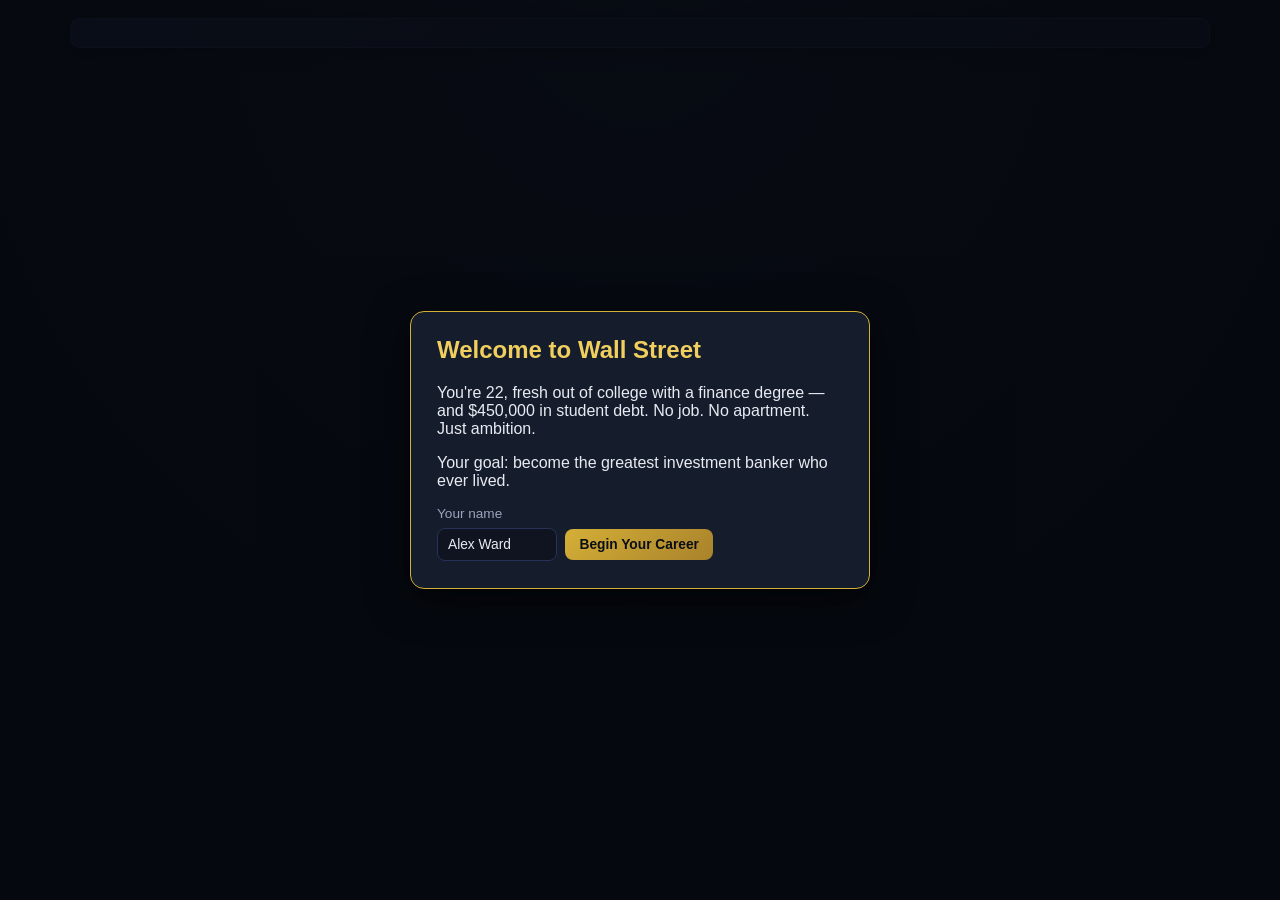
==== index.html @ 4da82af0 "Add Wall Street Grind: investment banker career sim game A browser-based life sim built with vanilla" ====
<!doctype html>
<html lang="en">
<head>
  <meta charset="UTF-8">
  <meta name="viewport" content="width=device-width, initial-scale=1.0">
  <title>Wall Street Grind — Investment Banker Sim</title>
  <link rel="icon" href="data:image/svg+xml,<svg xmlns=%22http://www.w3.org/2000/svg%22 viewBox=%220 0 100 100%22><rect width=%22100%22 height=%22100%22 fill=%22%230f1420%22/><text x=%2250%22 y=%2268%22 font-size=%2260%22 text-anchor=%22middle%22 fill=%22%23d4af37%22>$</text></svg>">
  <link rel="stylesheet" href="css/style.css">
</head>
<body>
  <div id="app">
    <header id="header"></header>
    <nav id="tabs"></nav>
    <main id="tab-content"></main>
  </div>
  <div id="toast" class="toast"></div>
  <div id="modal-root" class="modal-overlay"></div>

  <script src="js/data.js"></script>
  <script src="js/state.js"></script>
  <script src="js/engine.js"></script>
  <script src="js/minigames.js"></script>
  <script src="js/interview.js"></script>
  <script src="js/ui.js"></script>
  <script src="js/main.js"></script>
</body>
</html>
---- css/style.css ----
/* ==========================================================================
   Wall Street Grind — theme: dark navy + gold, dashboard-style UI
   ========================================================================== */

:root {
  --navy-950: #0a0e17;
  --navy-900: #0f1420;
  --navy-800: #151c2c;
  --navy-700: #1c2540;
  --navy-600: #263258;
  --gold: #d4af37;
  --gold-bright: #f0cf5e;
  --text: #e8ebf2;
  --text-dim: #9aa4bd;
  --green: #3ecf8e;
  --red: #e5586b;
  --radius: 10px;
}

* { box-sizing: border-box; }

html, body {
  margin: 0; padding: 0;
  background: radial-gradient(circle at top, var(--navy-800), var(--navy-950) 70%);
  color: var(--text);
  font-family: "Segoe UI", Roboto, -apple-system, Arial, sans-serif;
  min-height: 100vh;
}

#app {
  max-width: 1180px;
  margin: 0 auto;
  padding: 18px 20px 90px;
}

/* ---------------- Header ---------------- */

#header {
  background: linear-gradient(135deg, var(--navy-700), var(--navy-800));
  border: 1px solid var(--navy-600);
  border-radius: var(--radius);
  padding: 14px 18px;
  margin-bottom: 14px;
  box-shadow: 0 4px 18px rgba(0,0,0,0.35);
}

.hdr-row1 {
  display: flex; align-items: baseline; gap: 16px; flex-wrap: wrap;
  margin-bottom: 8px;
}
.hdr-name { font-size: 1.3rem; font-weight: 700; color: var(--gold-bright); }
.hdr-age, .hdr-status { color: var(--text-dim); font-size: 0.92rem; }
.hdr-status { margin-left: auto; font-weight: 600; color: var(--text); }

.hdr-row2 { display: flex; gap: 10px; flex-wrap: wrap; margin-bottom: 10px; }
.chip {
  background: var(--navy-900); border: 1px solid var(--navy-600);
  border-radius: 8px; padding: 6px 12px; font-size: 0.85rem; color: var(--text-dim);
}
.chip b { color: var(--text); font-size: 0.95rem; }
.chip.debt b { color: var(--red); }
.pos { color: var(--green) !important; }
.neg { color: var(--red) !important; }
.due-badge {
  background: var(--red); color: white; font-size: 0.68rem; font-weight: 700;
  padding: 2px 6px; border-radius: 6px; margin-left: 4px; vertical-align: middle;
}

.hdr-bars { display: flex; gap: 18px; flex-wrap: wrap; }
.bar-wrap { display: flex; align-items: center; gap: 6px; font-size: 0.78rem; color: var(--text-dim); }
.bar { width: 110px; height: 8px; background: var(--navy-900); border-radius: 5px; overflow: hidden; border: 1px solid var(--navy-600); }
.bar-fill { height: 100%; border-radius: 5px; transition: width 0.3s; }
.bar-fill.energy { background: linear-gradient(90deg, #4fa3e3, #7fd1ff); }
.bar-fill.stress { background: linear-gradient(90deg, #e5586b, #ff8b8b); }
.bar-fill.happy { background: linear-gradient(90deg, #3ecf8e, #9bf0c9); }
.bar-fill.rep { background: linear-gradient(90deg, var(--gold), var(--gold-bright)); }
.bar-fill.skill { background: linear-gradient(90deg, var(--gold), #8a6d1f); }

/* ---------------- Tabs ---------------- */

#tabs {
  display: flex; gap: 6px; flex-wrap: wrap; margin-bottom: 16px;
  position: sticky; top: 0; z-index: 5; padding: 6px 0;
}
.tab-btn {
  background: var(--navy-800); border: 1px solid var(--navy-600); color: var(--text-dim);
  padding: 8px 14px; border-radius: 8px; cursor: pointer; font-size: 0.88rem;
  transition: all 0.15s;
}
.tab-btn:hover { color: var(--text); border-color: var(--gold); }
.tab-btn.active { background: var(--navy-600); color: var(--gold-bright); border-color: var(--gold); font-weight: 600; }
.end-week-btn {
  margin-left: auto; background: linear-gradient(135deg, var(--gold), #a9822b);
  color: var(--navy-950); font-weight: 700; border: none;
}
.end-week-btn:hover { filter: brightness(1.1); border-color: transparent; color: var(--navy-950); }

/* ---------------- Cards & layout ---------------- */

.grid-2 {
  display: grid; grid-template-columns: repeat(auto-fit, minmax(280px, 1fr)); gap: 14px;
}
.firm-grid { display: grid; grid-template-columns: repeat(auto-fit, minmax(240px, 1fr)); gap: 14px; margin-bottom: 20px; }

.card {
  background: var(--navy-800); border: 1px solid var(--navy-600);
  border-radius: var(--radius); padding: 16px 18px;
}
.card.highlight { border-color: var(--gold); box-shadow: 0 0 0 1px rgba(212,175,55,0.25) inset; }
.card.current { border-color: var(--green); }
.card h3, .card h4 { margin: 0 0 8px; color: var(--gold-bright); }
.card p { margin: 4px 0; font-size: 0.92rem; line-height: 1.4; }
.big-num { font-size: 1.6rem; font-weight: 700; color: var(--text); }
.muted { color: var(--text-dim); font-size: 0.82rem; }
.locked { color: var(--text-dim); font-size: 0.8rem; font-style: italic; }
.section-title { color: var(--gold-bright); margin: 18px 0 10px; }

.progress-outer { width: 100%; height: 10px; background: var(--navy-900); border-radius: 6px; overflow: hidden; border: 1px solid var(--navy-600); margin: 8px 0; }
.progress-inner { height: 100%; background: linear-gradient(90deg, var(--gold), var(--gold-bright)); }

.skill-row { display: flex; align-items: center; gap: 10px; margin: 8px 0; }
.skill-label { width: 110px; font-size: 0.85rem; }
.skill-val { width: 28px; text-align: right; font-size: 0.85rem; color: var(--text-dim); }

.log-list { list-style: none; margin: 0; padding: 0; max-height: 260px; overflow-y: auto; }
.log-list.full { max-height: 65vh; }
.log-list li { padding: 6px 0; border-bottom: 1px solid var(--navy-700); font-size: 0.86rem; }
.log-list li:last-child { border-bottom: none; }

/* ---------------- Buttons & inputs ---------------- */

.btn {
  background: var(--navy-700); color: var(--text); border: 1px solid var(--navy-600);
  padding: 8px 14px; border-radius: 8px; cursor: pointer; font-size: 0.86rem; margin: 3px 4px 3px 0;
  transition: all 0.15s;
}
.btn:hover { border-color: var(--gold); color: var(--gold-bright); }
.btn-primary { background: linear-gradient(135deg, var(--gold), #a9822b); color: var(--navy-950); font-weight: 700; border: none; }
.btn-primary:hover { filter: brightness(1.1); color: var(--navy-950); }
.btn-danger { background: rgba(229,88,107,0.15); border-color: var(--red); color: var(--red); }
.btn-row { display: flex; flex-wrap: wrap; align-items: center; margin-top: 8px; }
.num-input, input[type="text"], input[type="number"] {
  background: var(--navy-900); border: 1px solid var(--navy-600); color: var(--text);
  padding: 8px 10px; border-radius: 8px; font-size: 0.86rem; width: 120px; margin: 3px 4px 3px 0;
}
.field-label { display: block; margin: 10px 0 4px; color: var(--text-dim); font-size: 0.85rem; }

/* ---------------- Toast ---------------- */

.toast {
  position: fixed; bottom: 22px; left: 50%; transform: translate(-50%, 20px);
  background: var(--navy-700); border: 1px solid var(--gold); color: var(--text);
  padding: 10px 18px; border-radius: 8px; opacity: 0; pointer-events: none;
  transition: all 0.25s; z-index: 50; max-width: 90vw; text-align: center;
}
.toast.show { opacity: 1; transform: translate(-50%, 0); }
.toast.error { border-color: var(--red); color: var(--red); }

/* ---------------- Modal ---------------- */

.modal-overlay {
  position: fixed; inset: 0; background: rgba(5,7,12,0.78);
  display: none; align-items: center; justify-content: center; z-index: 100; padding: 20px;
}
.modal-overlay.open { display: flex; }
.modal-box {
  background: var(--navy-800); border: 1px solid var(--gold);
  border-radius: 14px; padding: 24px 26px; max-width: 460px; width: 100%;
  max-height: 88vh; overflow-y: auto;
  box-shadow: 0 10px 40px rgba(0,0,0,0.6);
}
.modal-box.wide { max-width: 760px; }
.modal-box h2 { color: var(--gold-bright); margin-top: 0; }

/* ---------------- Minigame / interview ---------------- */

.minigame-box { max-width: 560px; }
.minigame-header { font-size: 1.1rem; font-weight: 700; color: var(--gold-bright); display: flex; justify-content: space-between; align-items: center; }
.minigame-progress { font-size: 0.8rem; color: var(--text-dim); font-weight: 400; }
.minigame-sub { color: var(--text-dim); font-size: 0.88rem; margin: 8px 0 14px; }
.minigame-timerbar { width: 100%; height: 6px; background: var(--navy-900); border-radius: 4px; overflow: hidden; margin: 12px 0; }
.minigame-timerfill { height: 100%; background: linear-gradient(90deg, var(--gold), var(--red)); transition: width 0.2s linear; }
.minigame-question { font-size: 1.05rem; margin: 10px 0 16px; line-height: 1.4; }
.minigame-options { display: flex; flex-direction: column; gap: 8px; }
.option-btn { text-align: left; padding: 10px 14px; }
.minigame-result-score { font-size: 2.4rem; font-weight: 800; color: var(--gold-bright); text-align: center; margin: 10px 0; }

.reflex-box {
  margin-top: 18px; height: 140px; border-radius: 12px; display: flex; align-items: center; justify-content: center;
  font-size: 1.4rem; font-weight: 700; cursor: pointer; user-select: none; transition: background 0.1s;
}
.reflex-box.waiting { background: #7a2432; color: #ffd1d6; }
.reflex-box.go { background: #1f7a4d; color: #d3ffe9; }
.reflex-box.early { background: #444; color: #ccc; }

/* ---------------- Responsive ---------------- */

@media (max-width: 640px) {
  .hdr-status { margin-left: 0; }
  #app { padding: 12px 10px 90px; }
}
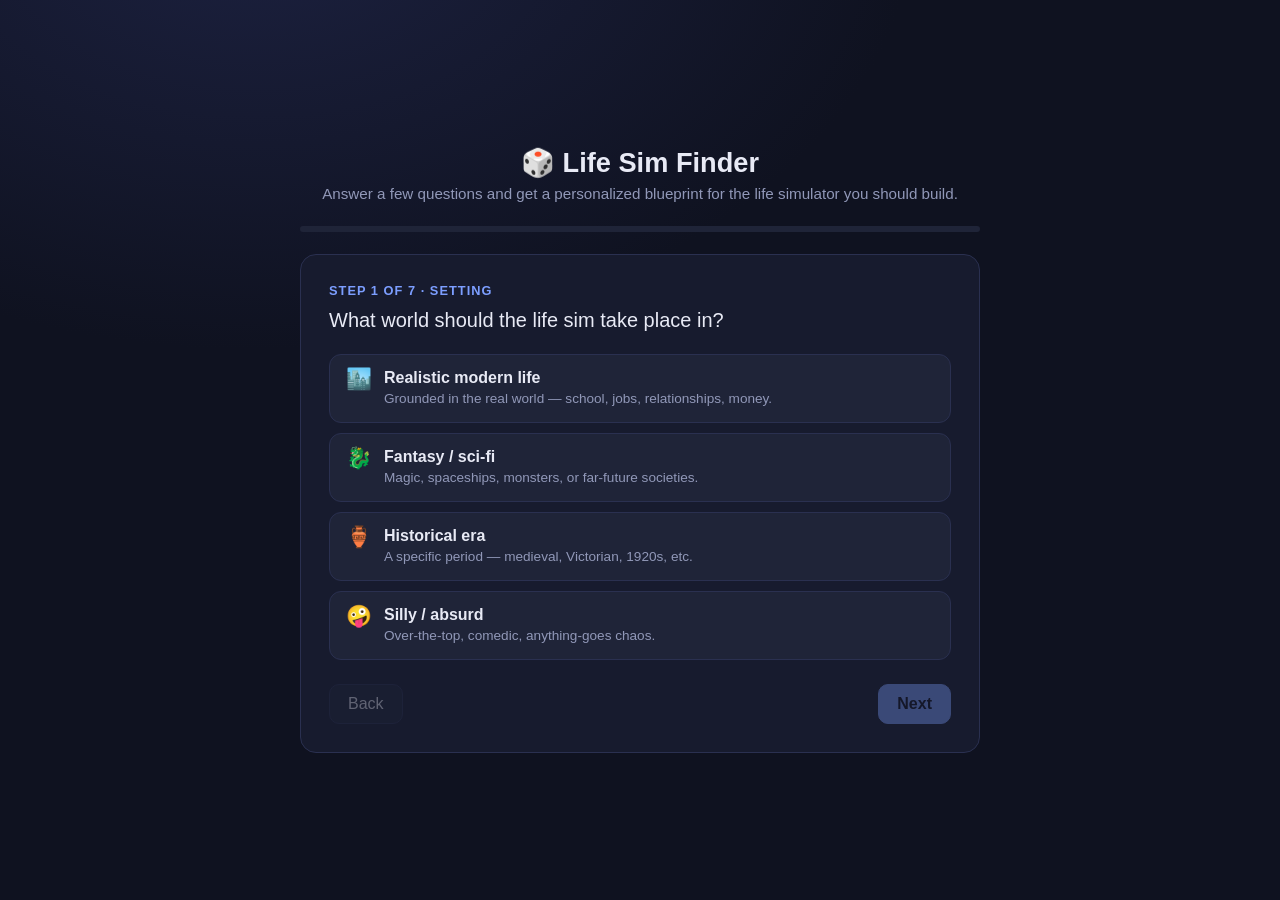
==== commit 685ae8af: "Add Life Sim Finder: a questionnaire that determines what life sim to build A single-page web app th" ====
--- a/index.html
+++ b/index.html
@@ -1,27 +1,472 @@
-<!doctype html>
+<!DOCTYPE html>
 <html lang="en">
 <head>
-  <meta charset="UTF-8">
-  <meta name="viewport" content="width=device-width, initial-scale=1.0">
-  <title>Wall Street Grind — Investment Banker Sim</title>
-  <link rel="icon" href="data:image/svg+xml,<svg xmlns=%22http://www.w3.org/2000/svg%22 viewBox=%220 0 100 100%22><rect width=%22100%22 height=%22100%22 fill=%22%230f1420%22/><text x=%2250%22 y=%2268%22 font-size=%2260%22 text-anchor=%22middle%22 fill=%22%23d4af37%22>$</text></svg>">
-  <link rel="stylesheet" href="css/style.css">
+<meta charset="UTF-8">
+<meta name="viewport" content="width=device-width, initial-scale=1.0">
+<title>Life Sim Finder</title>
+<style>
+  :root {
+    --bg: #0f1220;
+    --panel: #171b2e;
+    --panel-2: #1f2438;
+    --accent: #7c9eff;
+    --accent-2: #ffb37c;
+    --text: #e8eaf5;
+    --muted: #9198b8;
+    --border: #2a3050;
+    --good: #7cffb2;
+  }
+  * { box-sizing: border-box; }
+  body {
+    margin: 0;
+    min-height: 100vh;
+    background: radial-gradient(1200px 800px at 20% -10%, #1c2140 0%, var(--bg) 55%);
+    color: var(--text);
+    font-family: -apple-system, BlinkMacSystemFont, "Segoe UI", Inter, Roboto, sans-serif;
+    display: flex;
+    align-items: center;
+    justify-content: center;
+    padding: 24px;
+  }
+  .app {
+    width: 100%;
+    max-width: 680px;
+  }
+  header {
+    text-align: center;
+    margin-bottom: 24px;
+  }
+  header h1 {
+    font-size: 1.7rem;
+    margin: 0 0 6px;
+  }
+  header p {
+    color: var(--muted);
+    margin: 0;
+    font-size: 0.95rem;
+  }
+  .progress-wrap {
+    height: 6px;
+    background: var(--panel-2);
+    border-radius: 999px;
+    overflow: hidden;
+    margin-bottom: 22px;
+  }
+  .progress-bar {
+    height: 100%;
+    background: linear-gradient(90deg, var(--accent), var(--accent-2));
+    width: 0%;
+    transition: width 0.35s ease;
+  }
+  .card {
+    background: var(--panel);
+    border: 1px solid var(--border);
+    border-radius: 16px;
+    padding: 28px;
+  }
+  .step-label {
+    color: var(--accent);
+    font-size: 0.8rem;
+    letter-spacing: 0.08em;
+    text-transform: uppercase;
+    margin-bottom: 8px;
+    font-weight: 600;
+  }
+  .question {
+    font-size: 1.25rem;
+    margin: 0 0 20px;
+    line-height: 1.4;
+  }
+  .options {
+    display: grid;
+    gap: 10px;
+  }
+  .option {
+    display: flex;
+    gap: 12px;
+    align-items: flex-start;
+    padding: 14px 16px;
+    background: var(--panel-2);
+    border: 1px solid var(--border);
+    border-radius: 12px;
+    cursor: pointer;
+    transition: border-color 0.15s ease, background 0.15s ease, transform 0.1s ease;
+  }
+  .option:hover {
+    border-color: var(--accent);
+    transform: translateY(-1px);
+  }
+  .option.selected {
+    border-color: var(--accent);
+    background: #232a4d;
+  }
+  .option .emoji {
+    font-size: 1.3rem;
+    line-height: 1;
+  }
+  .option .label {
+    font-weight: 600;
+    margin-bottom: 2px;
+  }
+  .option .desc {
+    color: var(--muted);
+    font-size: 0.85rem;
+    line-height: 1.4;
+  }
+  .nav {
+    display: flex;
+    justify-content: space-between;
+    margin-top: 24px;
+  }
+  button {
+    font: inherit;
+    cursor: pointer;
+    border-radius: 10px;
+    padding: 10px 18px;
+    border: 1px solid var(--border);
+    background: var(--panel-2);
+    color: var(--text);
+  }
+  button:hover:not(:disabled) {
+    border-color: var(--accent);
+  }
+  button:disabled {
+    opacity: 0.35;
+    cursor: not-allowed;
+  }
+  button.primary {
+    background: var(--accent);
+    border-color: var(--accent);
+    color: #0f1220;
+    font-weight: 700;
+  }
+  button.primary:hover:not(:disabled) {
+    background: #6c8bff;
+  }
+  .result h2 {
+    margin-top: 0;
+    font-size: 1.4rem;
+  }
+  .result .tagline {
+    color: var(--accent-2);
+    font-weight: 600;
+    margin-bottom: 18px;
+  }
+  .result-section {
+    margin-bottom: 16px;
+  }
+  .result-section h3 {
+    font-size: 0.8rem;
+    text-transform: uppercase;
+    letter-spacing: 0.06em;
+    color: var(--muted);
+    margin: 0 0 8px;
+  }
+  .chip-row {
+    display: flex;
+    flex-wrap: wrap;
+    gap: 8px;
+  }
+  .chip {
+    background: var(--panel-2);
+    border: 1px solid var(--border);
+    padding: 5px 12px;
+    border-radius: 999px;
+    font-size: 0.85rem;
+  }
+  .feature-list {
+    margin: 0;
+    padding-left: 20px;
+    color: var(--text);
+    line-height: 1.7;
+  }
+  .result-nav {
+    display: flex;
+    gap: 10px;
+    margin-top: 22px;
+  }
+  #copyStatus {
+    color: var(--good);
+    font-size: 0.85rem;
+    margin-left: 4px;
+    align-self: center;
+  }
+</style>
 </head>
 <body>
-  <div id="app">
-    <header id="header"></header>
-    <nav id="tabs"></nav>
-    <main id="tab-content"></main>
-  </div>
-  <div id="toast" class="toast"></div>
-  <div id="modal-root" class="modal-overlay"></div>
-
-  <script src="js/data.js"></script>
-  <script src="js/state.js"></script>
-  <script src="js/engine.js"></script>
-  <script src="js/minigames.js"></script>
-  <script src="js/interview.js"></script>
-  <script src="js/ui.js"></script>
-  <script src="js/main.js"></script>
+<div class="app">
+  <header>
+    <h1>🎲 Life Sim Finder</h1>
+    <p>Answer a few questions and get a personalized blueprint for the life simulator you should build.</p>
+  </header>
+
+  <div class="progress-wrap"><div class="progress-bar" id="progressBar"></div></div>
+
+  <div class="card" id="card"></div>
+</div>
+
+<script>
+const QUESTIONS = [
+  {
+    key: "setting",
+    label: "Setting",
+    question: "What world should the life sim take place in?",
+    options: [
+      { value: "realistic", emoji: "🏙️", label: "Realistic modern life", desc: "Grounded in the real world — school, jobs, relationships, money." },
+      { value: "fantasy", emoji: "🐉", label: "Fantasy / sci-fi", desc: "Magic, spaceships, monsters, or far-future societies." },
+      { value: "historical", emoji: "🏺", label: "Historical era", desc: "A specific period — medieval, Victorian, 1920s, etc." },
+      { value: "absurd", emoji: "🤪", label: "Silly / absurd", desc: "Over-the-top, comedic, anything-goes chaos." }
+    ]
+  },
+  {
+    key: "focus",
+    label: "Core focus",
+    question: "What should the game mostly be about?",
+    options: [
+      { value: "career", emoji: "💼", label: "Career & wealth", desc: "Jobs, promotions, business, building a fortune." },
+      { value: "relationships", emoji: "❤️", label: "Relationships & family", desc: "Friends, romance, marriage, raising kids." },
+      { value: "health", emoji: "🏃", label: "Health & longevity", desc: "Fitness, aging, mental health, living a long life." },
+      { value: "balanced", emoji: "⚖️", label: "A balanced mix", desc: "No single focus — juggle everything at once." }
+    ]
+  },
+  {
+    key: "mechanic",
+    label: "Core loop",
+    question: "How should the player actually interact with the sim?",
+    options: [
+      { value: "random-events", emoji: "🎰", label: "Random events + choices", desc: "BitLife-style: age up, react to random prompts." },
+      { value: "dialogue", emoji: "💬", label: "Dialogue trees & decisions", desc: "Narrative-driven choices that branch the story." },
+      { value: "resource-mgmt", emoji: "📊", label: "Stat & time management", desc: "Sims-style: allocate time/energy across needs each day." },
+      { value: "sandbox", emoji: "🧩", label: "Open sandbox", desc: "Few rules — the player mostly self-directs." }
+    ]
+  },
+  {
+    key: "time",
+    label: "Pacing",
+    question: "What time scale should the sim run on?",
+    options: [
+      { value: "yearly", emoji: "📅", label: "Yearly milestones", desc: "Age up a year at a time, life-stage by life-stage." },
+      { value: "daily", emoji: "🗓️", label: "Daily / weekly cycles", desc: "Finer-grained routines and schedules." },
+      { value: "idle", emoji: "⏳", label: "Real-time / idle", desc: "Time passes even when you're not playing." },
+      { value: "turnless", emoji: "🔀", label: "No fixed clock", desc: "Progress is driven by events, not time." }
+    ]
+  },
+  {
+    key: "presentation",
+    label: "Presentation",
+    question: "What should it look and feel like?",
+    options: [
+      { value: "text", emoji: "📝", label: "Text-only", desc: "Pure text with stat bars — fast to build, easy to expand." },
+      { value: "2d", emoji: "🎨", label: "2D pixel/cartoon art", desc: "Small sprites, portraits, simple animations." },
+      { value: "minimal-ui", emoji: "🔘", label: "Minimalist icon UI", desc: "Clean cards, icons, and charts — no character art." },
+      { value: "3d", emoji: "🧱", label: "3D / isometric world", desc: "A visual world you can see your character move through." }
+    ]
+  },
+  {
+    key: "scope",
+    label: "Scope",
+    question: "How big a project do you want to take on?",
+    options: [
+      { value: "weekend", emoji: "🌱", label: "Weekend prototype", desc: "A small, playable core loop — ship something fast." },
+      { value: "hobby", emoji: "🌿", label: "Ongoing hobby project", desc: "Build depth over weeks/months, iterate on feedback." },
+      { value: "ambitious", emoji: "🌳", label: "Ambitious full game", desc: "Aiming for a polished, feature-rich release." }
+    ]
+  },
+  {
+    key: "platform",
+    label: "Platform",
+    question: "Where should people play it?",
+    options: [
+      { value: "web", emoji: "🌐", label: "Browser web app", desc: "Runs anywhere with a link, no install needed." },
+      { value: "mobile", emoji: "📱", label: "Mobile app", desc: "Native iOS/Android, touch-first." },
+      { value: "desktop", emoji: "🖥️", label: "Desktop app", desc: "Installed app for Windows/Mac/Linux." }
+    ]
+  }
+];
+
+const state = { step: 0, answers: {} };
+
+const card = document.getElementById("card");
+const progressBar = document.getElementById("progressBar");
+
+function render() {
+  if (state.step < QUESTIONS.length) {
+    renderQuestion(QUESTIONS[state.step]);
+  } else {
+    renderResult();
+  }
+  progressBar.style.width = `${(Math.min(state.step, QUESTIONS.length) / QUESTIONS.length) * 100}%`;
+}
+
+function renderQuestion(q) {
+  const selected = state.answers[q.key];
+  card.innerHTML = `
+    <div class="step-label">Step ${state.step + 1} of ${QUESTIONS.length} · ${q.label}</div>
+    <p class="question">${q.question}</p>
+    <div class="options">
+      ${q.options.map(opt => `
+        <div class="option ${selected === opt.value ? "selected" : ""}" data-value="${opt.value}">
+          <span class="emoji">${opt.emoji}</span>
+          <div>
+            <div class="label">${opt.label}</div>
+            <div class="desc">${opt.desc}</div>
+          </div>
+        </div>
+      `).join("")}
+    </div>
+    <div class="nav">
+      <button id="backBtn" ${state.step === 0 ? "disabled" : ""}>Back</button>
+      <button id="nextBtn" class="primary" ${selected ? "" : "disabled"}>
+        ${state.step === QUESTIONS.length - 1 ? "See my blueprint" : "Next"}
+      </button>
+    </div>
+  `;
+
+  card.querySelectorAll(".option").forEach(el => {
+    el.addEventListener("click", () => {
+      state.answers[q.key] = el.dataset.value;
+      render();
+    });
+  });
+  document.getElementById("backBtn").addEventListener("click", () => {
+    state.step = Math.max(0, state.step - 1);
+    render();
+  });
+  document.getElementById("nextBtn").addEventListener("click", () => {
+    if (!state.answers[q.key]) return;
+    state.step += 1;
+    render();
+  });
+}
+
+const SETTING_LABELS = { realistic: "Realistic modern life", fantasy: "Fantasy / sci-fi", historical: "Historical era", absurd: "Silly / absurd" };
+const FOCUS_LABELS = { career: "career & wealth", relationships: "relationships & family", health: "health & longevity", balanced: "a balanced mix of everything" };
+const MECHANIC_LABELS = { "random-events": "random events with reactive choices", dialogue: "branching dialogue & decisions", "resource-mgmt": "stat and time-management", sandbox: "an open sandbox" };
+const TIME_LABELS = { yearly: "yearly age-up milestones", daily: "daily/weekly cycles", idle: "real-time idle progression", turnless: "event-driven, no fixed clock" };
+const PRESENTATION_LABELS = { text: "text-only with stat bars", "2d": "2D pixel/cartoon art", "minimal-ui": "a minimalist icon-driven UI", "3d": "a 3D/isometric world" };
+const SCOPE_LABELS = { weekend: "a weekend prototype", hobby: "an ongoing hobby project", ambitious: "an ambitious full release" };
+const PLATFORM_LABELS = { web: "the browser", mobile: "mobile", desktop: "desktop" };
+
+function buildName(a) {
+  const settingWord = { realistic: "Real", fantasy: "Mythic", historical: "Vintage", absurd: "Wacky" }[a.setting];
+  const focusWord = { career: "Hustle", relationships: "Bonds", health: "Vitality", balanced: "Life" }[a.focus];
+  return `${settingWord} ${focusWord}`;
+}
+
+function techStackFor(a) {
+  const stack = [];
+  if (a.platform === "web") {
+    stack.push(a.scope === "weekend" ? "Vanilla HTML/CSS/JS (single page)" : "React or Svelte + a lightweight state store");
+  } else if (a.platform === "mobile") {
+    stack.push("React Native or Flutter");
+  } else {
+    stack.push("Electron or Tauri, or a native toolkit (Swift/WinUI)");
+  }
+  if (a.presentation === "2d") stack.push("A 2D framework (Phaser, or CSS sprite sheets)");
+  if (a.presentation === "3d") stack.push("Three.js or a game engine (Godot/Unity)");
+  if (a.mechanic === "resource-mgmt" || a.focus === "balanced") stack.push("A simple state machine to track stats each tick");
+  if (a.time === "idle") stack.push("A background timer/service worker for offline progress");
+  stack.push("localStorage or a small DB for save data");
+  return stack;
+}
+
+function featuresFor(a) {
+  const features = [];
+  features.push(`Character creation screen (name, starting background based on a ${SETTING_LABELS[a.setting].toLowerCase()} setting)`);
+  if (a.focus === "career") features.push("Job market with promotions, salary growth, and career-ending events");
+  if (a.focus === "relationships") features.push("Relationship system with friends, romance, marriage, and children");
+  if (a.focus === "health") features.push("Health/energy/mental-health meters that respond to lifestyle choices");
+  if (a.focus === "balanced") features.push("A dashboard of core stats (money, health, relationships, happiness) all evolving together");
+  if (a.mechanic === "random-events") features.push("A large pool of random life events with branching outcomes");
+  if (a.mechanic === "dialogue") features.push("Branching dialogue trees with consequences that persist");
+  if (a.mechanic === "resource-mgmt") features.push("A daily/weekly schedule where you allocate limited time across activities");
+  if (a.mechanic === "sandbox") features.push("Minimal scripted content — emergent systems the player combines freely");
+  if (a.time === "yearly") features.push('An "Age Up" button that advances a year and resolves that year\'s events');
+  if (a.time === "idle") features.push("Passive progression that continues between sessions");
+  features.push(`${a.scope === "weekend" ? "A tight, single-screen" : "A multi-screen"} UI in ${PRESENTATION_LABELS[a.presentation]}`);
+  features.push(a.scope === "ambitious" ? "Achievements, multiple endings, and replayable seeds" : "A simple end-of-life summary screen");
+  return features;
+}
+
+function renderResult() {
+  const a = state.answers;
+  const name = buildName(a);
+  const stack = techStackFor(a);
+  const features = featuresFor(a);
+
+  card.innerHTML = `
+    <div class="result">
+      <div class="step-label">Your blueprint</div>
+      <h2>${name}</h2>
+      <p class="tagline">A ${SCOPE_LABELS[a.scope]} life simulator, built for ${PLATFORM_LABELS[a.platform]}.</p>
+
+      <div class="result-section">
+        <h3>Concept</h3>
+        <p>Set in a <strong>${SETTING_LABELS[a.setting].toLowerCase()}</strong> world, centered on <strong>${FOCUS_LABELS[a.focus]}</strong>,
+        driven by <strong>${MECHANIC_LABELS[a.mechanic]}</strong>, paced by <strong>${TIME_LABELS[a.time]}</strong>,
+        presented with <strong>${PRESENTATION_LABELS[a.presentation]}</strong>.</p>
+      </div>
+
+      <div class="result-section">
+        <h3>Your answers</h3>
+        <div class="chip-row">
+          ${QUESTIONS.map(q => `<span class="chip">${q.options.find(o => o.value === a[q.key]).emoji} ${q.options.find(o => o.value === a[q.key]).label}</span>`).join("")}
+        </div>
+      </div>
+
+      <div class="result-section">
+        <h3>Suggested features</h3>
+        <ul class="feature-list">
+          ${features.map(f => `<li>${f}</li>`).join("")}
+        </ul>
+      </div>
+
+      <div class="result-section">
+        <h3>Suggested tech stack</h3>
+        <div class="chip-row">
+          ${stack.map(s => `<span class="chip">${s}</span>`).join("")}
+        </div>
+      </div>
+
+      <div class="result-nav">
+        <button id="restartBtn">Start over</button>
+        <button id="copyBtn" class="primary">Copy blueprint</button>
+        <span id="copyStatus"></span>
+      </div>
+    </div>
+  `;
+
+  document.getElementById("restartBtn").addEventListener("click", () => {
+    state.step = 0;
+    state.answers = {};
+    render();
+  });
+  document.getElementById("copyBtn").addEventListener("click", async () => {
+    const text = [
+      `${name} — a ${SCOPE_LABELS[a.scope]} life simulator for ${PLATFORM_LABELS[a.platform]}`,
+      "",
+      `Setting: ${SETTING_LABELS[a.setting]}`,
+      `Focus: ${FOCUS_LABELS[a.focus]}`,
+      `Core loop: ${MECHANIC_LABELS[a.mechanic]}`,
+      `Pacing: ${TIME_LABELS[a.time]}`,
+      `Presentation: ${PRESENTATION_LABELS[a.presentation]}`,
+      "",
+      "Suggested features:",
+      ...features.map(f => `- ${f}`),
+      "",
+      "Suggested tech stack:",
+      ...stack.map(s => `- ${s}`)
+    ].join("\n");
+    try {
+      await navigator.clipboard.writeText(text);
+      document.getElementById("copyStatus").textContent = "Copied!";
+    } catch (e) {
+      document.getElementById("copyStatus").textContent = "Copy failed — select manually.";
+    }
+  });
+}
+
+render();
+</script>
 </body>
 </html>
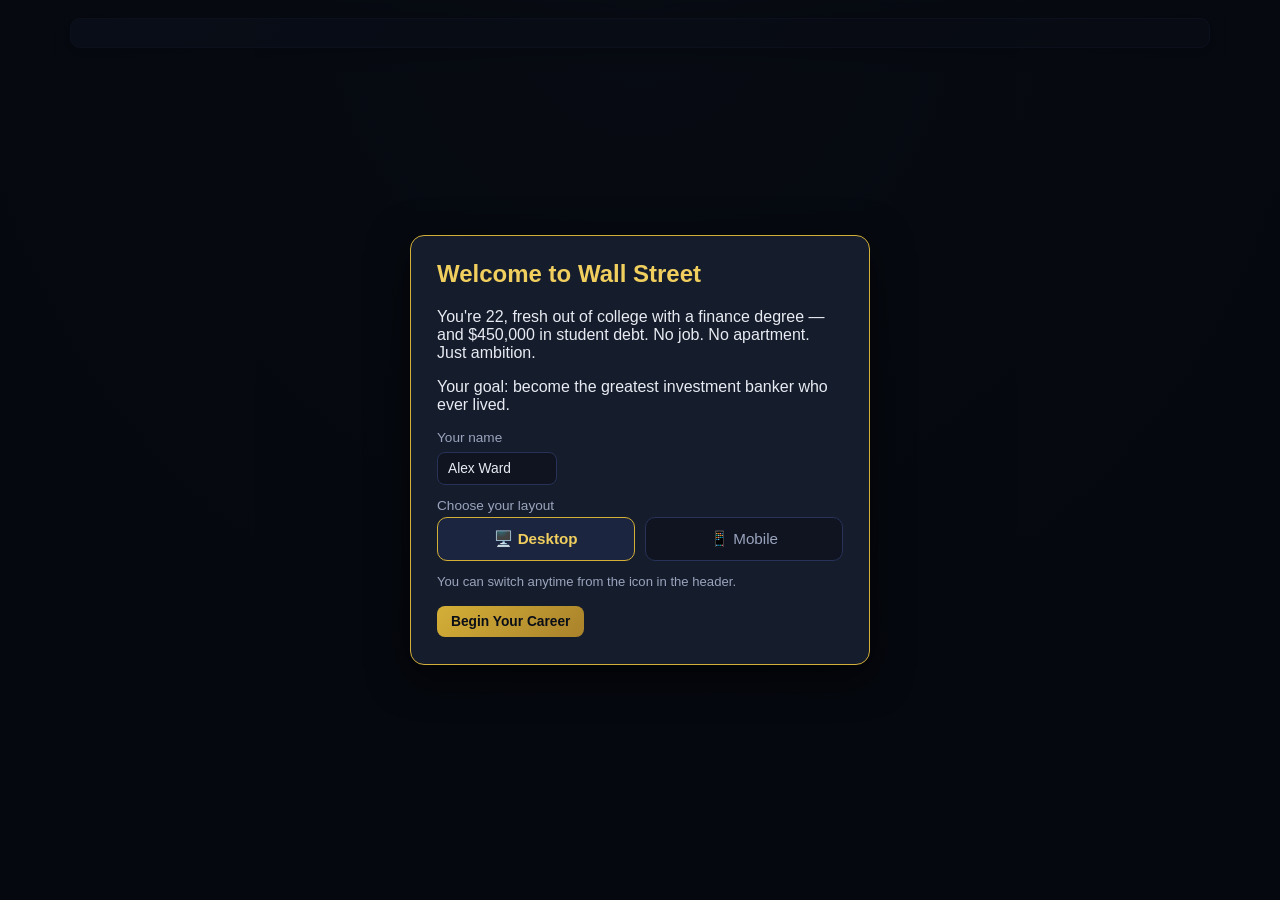
==== commit 303fc91e: "Add iOS "Add to Home Screen" support Adds apple-mobile-web-app meta tags, an apple-touch-icon, and a" ====
--- a/index.html
+++ b/index.html
@@ -1,472 +1,36 @@
-<!DOCTYPE html>
+<!doctype html>
 <html lang="en">
 <head>
-<meta charset="UTF-8">
-<meta name="viewport" content="width=device-width, initial-scale=1.0">
-<title>Life Sim Finder</title>
-<style>
-  :root {
-    --bg: #0f1220;
-    --panel: #171b2e;
-    --panel-2: #1f2438;
-    --accent: #7c9eff;
-    --accent-2: #ffb37c;
-    --text: #e8eaf5;
-    --muted: #9198b8;
-    --border: #2a3050;
-    --good: #7cffb2;
-  }
-  * { box-sizing: border-box; }
-  body {
-    margin: 0;
-    min-height: 100vh;
-    background: radial-gradient(1200px 800px at 20% -10%, #1c2140 0%, var(--bg) 55%);
-    color: var(--text);
-    font-family: -apple-system, BlinkMacSystemFont, "Segoe UI", Inter, Roboto, sans-serif;
-    display: flex;
-    align-items: center;
-    justify-content: center;
-    padding: 24px;
-  }
-  .app {
-    width: 100%;
-    max-width: 680px;
-  }
-  header {
-    text-align: center;
-    margin-bottom: 24px;
-  }
-  header h1 {
-    font-size: 1.7rem;
-    margin: 0 0 6px;
-  }
-  header p {
-    color: var(--muted);
-    margin: 0;
-    font-size: 0.95rem;
-  }
-  .progress-wrap {
-    height: 6px;
-    background: var(--panel-2);
-    border-radius: 999px;
-    overflow: hidden;
-    margin-bottom: 22px;
-  }
-  .progress-bar {
-    height: 100%;
-    background: linear-gradient(90deg, var(--accent), var(--accent-2));
-    width: 0%;
-    transition: width 0.35s ease;
-  }
-  .card {
-    background: var(--panel);
-    border: 1px solid var(--border);
-    border-radius: 16px;
-    padding: 28px;
-  }
-  .step-label {
-    color: var(--accent);
-    font-size: 0.8rem;
-    letter-spacing: 0.08em;
-    text-transform: uppercase;
-    margin-bottom: 8px;
-    font-weight: 600;
-  }
-  .question {
-    font-size: 1.25rem;
-    margin: 0 0 20px;
-    line-height: 1.4;
-  }
-  .options {
-    display: grid;
-    gap: 10px;
-  }
-  .option {
-    display: flex;
-    gap: 12px;
-    align-items: flex-start;
-    padding: 14px 16px;
-    background: var(--panel-2);
-    border: 1px solid var(--border);
-    border-radius: 12px;
-    cursor: pointer;
-    transition: border-color 0.15s ease, background 0.15s ease, transform 0.1s ease;
-  }
-  .option:hover {
-    border-color: var(--accent);
-    transform: translateY(-1px);
-  }
-  .option.selected {
-    border-color: var(--accent);
-    background: #232a4d;
-  }
-  .option .emoji {
-    font-size: 1.3rem;
-    line-height: 1;
-  }
-  .option .label {
-    font-weight: 600;
-    margin-bottom: 2px;
-  }
-  .option .desc {
-    color: var(--muted);
-    font-size: 0.85rem;
-    line-height: 1.4;
-  }
-  .nav {
-    display: flex;
-    justify-content: space-between;
-    margin-top: 24px;
-  }
-  button {
-    font: inherit;
-    cursor: pointer;
-    border-radius: 10px;
-    padding: 10px 18px;
-    border: 1px solid var(--border);
-    background: var(--panel-2);
-    color: var(--text);
-  }
-  button:hover:not(:disabled) {
-    border-color: var(--accent);
-  }
-  button:disabled {
-    opacity: 0.35;
-    cursor: not-allowed;
-  }
-  button.primary {
-    background: var(--accent);
-    border-color: var(--accent);
-    color: #0f1220;
-    font-weight: 700;
-  }
-  button.primary:hover:not(:disabled) {
-    background: #6c8bff;
-  }
-  .result h2 {
-    margin-top: 0;
-    font-size: 1.4rem;
-  }
-  .result .tagline {
-    color: var(--accent-2);
-    font-weight: 600;
-    margin-bottom: 18px;
-  }
-  .result-section {
-    margin-bottom: 16px;
-  }
-  .result-section h3 {
-    font-size: 0.8rem;
-    text-transform: uppercase;
-    letter-spacing: 0.06em;
-    color: var(--muted);
-    margin: 0 0 8px;
-  }
-  .chip-row {
-    display: flex;
-    flex-wrap: wrap;
-    gap: 8px;
-  }
-  .chip {
-    background: var(--panel-2);
-    border: 1px solid var(--border);
-    padding: 5px 12px;
-    border-radius: 999px;
-    font-size: 0.85rem;
-  }
-  .feature-list {
-    margin: 0;
-    padding-left: 20px;
-    color: var(--text);
-    line-height: 1.7;
-  }
-  .result-nav {
-    display: flex;
-    gap: 10px;
-    margin-top: 22px;
-  }
-  #copyStatus {
-    color: var(--good);
-    font-size: 0.85rem;
-    margin-left: 4px;
-    align-self: center;
-  }
-</style>
+  <meta charset="UTF-8">
+  <meta name="viewport" content="width=device-width, initial-scale=1.0, viewport-fit=cover">
+  <title>Wall Street Grind — Investment Banker Sim</title>
+  <link rel="icon" href="data:image/svg+xml,<svg xmlns=%22http://www.w3.org/2000/svg%22 viewBox=%220 0 100 100%22><rect width=%22100%22 height=%22100%22 fill=%22%230f1420%22/><text x=%2250%22 y=%2268%22 font-size=%2260%22 text-anchor=%22middle%22 fill=%22%23d4af37%22>$</text></svg>">
+  <link rel="stylesheet" href="css/style.css">
+
+  <!-- iOS "Add to Home Screen" support -->
+  <meta name="apple-mobile-web-app-capable" content="yes">
+  <meta name="mobile-web-app-capable" content="yes">
+  <meta name="apple-mobile-web-app-status-bar-style" content="black-translucent">
+  <meta name="apple-mobile-web-app-title" content="Wall St. Grind">
+  <meta name="theme-color" content="#0a0e17">
+  <link rel="apple-touch-icon" sizes="180x180" href="[data-uri]">
+  <link rel="manifest" href="[data-uri]">
 </head>
 <body>
-<div class="app">
-  <header>
-    <h1>🎲 Life Sim Finder</h1>
-    <p>Answer a few questions and get a personalized blueprint for the life simulator you should build.</p>
-  </header>
+  <div id="app">
+    <header id="header"></header>
+    <nav id="tabs"></nav>
+    <main id="tab-content"></main>
+  </div>
+  <div id="toast" class="toast"></div>
+  <div id="modal-root" class="modal-overlay"></div>
 
-  <div class="progress-wrap"><div class="progress-bar" id="progressBar"></div></div>
-
-  <div class="card" id="card"></div>
-</div>
-
-<script>
-const QUESTIONS = [
-  {
-    key: "setting",
-    label: "Setting",
-    question: "What world should the life sim take place in?",
-    options: [
-      { value: "realistic", emoji: "🏙️", label: "Realistic modern life", desc: "Grounded in the real world — school, jobs, relationships, money." },
-      { value: "fantasy", emoji: "🐉", label: "Fantasy / sci-fi", desc: "Magic, spaceships, monsters, or far-future societies." },
-      { value: "historical", emoji: "🏺", label: "Historical era", desc: "A specific period — medieval, Victorian, 1920s, etc." },
-      { value: "absurd", emoji: "🤪", label: "Silly / absurd", desc: "Over-the-top, comedic, anything-goes chaos." }
-    ]
-  },
-  {
-    key: "focus",
-    label: "Core focus",
-    question: "What should the game mostly be about?",
-    options: [
-      { value: "career", emoji: "💼", label: "Career & wealth", desc: "Jobs, promotions, business, building a fortune." },
-      { value: "relationships", emoji: "❤️", label: "Relationships & family", desc: "Friends, romance, marriage, raising kids." },
-      { value: "health", emoji: "🏃", label: "Health & longevity", desc: "Fitness, aging, mental health, living a long life." },
-      { value: "balanced", emoji: "⚖️", label: "A balanced mix", desc: "No single focus — juggle everything at once." }
-    ]
-  },
-  {
-    key: "mechanic",
-    label: "Core loop",
-    question: "How should the player actually interact with the sim?",
-    options: [
-      { value: "random-events", emoji: "🎰", label: "Random events + choices", desc: "BitLife-style: age up, react to random prompts." },
-      { value: "dialogue", emoji: "💬", label: "Dialogue trees & decisions", desc: "Narrative-driven choices that branch the story." },
-      { value: "resource-mgmt", emoji: "📊", label: "Stat & time management", desc: "Sims-style: allocate time/energy across needs each day." },
-      { value: "sandbox", emoji: "🧩", label: "Open sandbox", desc: "Few rules — the player mostly self-directs." }
-    ]
-  },
-  {
-    key: "time",
-    label: "Pacing",
-    question: "What time scale should the sim run on?",
-    options: [
-      { value: "yearly", emoji: "📅", label: "Yearly milestones", desc: "Age up a year at a time, life-stage by life-stage." },
-      { value: "daily", emoji: "🗓️", label: "Daily / weekly cycles", desc: "Finer-grained routines and schedules." },
-      { value: "idle", emoji: "⏳", label: "Real-time / idle", desc: "Time passes even when you're not playing." },
-      { value: "turnless", emoji: "🔀", label: "No fixed clock", desc: "Progress is driven by events, not time." }
-    ]
-  },
-  {
-    key: "presentation",
-    label: "Presentation",
-    question: "What should it look and feel like?",
-    options: [
-      { value: "text", emoji: "📝", label: "Text-only", desc: "Pure text with stat bars — fast to build, easy to expand." },
-      { value: "2d", emoji: "🎨", label: "2D pixel/cartoon art", desc: "Small sprites, portraits, simple animations." },
-      { value: "minimal-ui", emoji: "🔘", label: "Minimalist icon UI", desc: "Clean cards, icons, and charts — no character art." },
-      { value: "3d", emoji: "🧱", label: "3D / isometric world", desc: "A visual world you can see your character move through." }
-    ]
-  },
-  {
-    key: "scope",
-    label: "Scope",
-    question: "How big a project do you want to take on?",
-    options: [
-      { value: "weekend", emoji: "🌱", label: "Weekend prototype", desc: "A small, playable core loop — ship something fast." },
-      { value: "hobby", emoji: "🌿", label: "Ongoing hobby project", desc: "Build depth over weeks/months, iterate on feedback." },
-      { value: "ambitious", emoji: "🌳", label: "Ambitious full game", desc: "Aiming for a polished, feature-rich release." }
-    ]
-  },
-  {
-    key: "platform",
-    label: "Platform",
-    question: "Where should people play it?",
-    options: [
-      { value: "web", emoji: "🌐", label: "Browser web app", desc: "Runs anywhere with a link, no install needed." },
-      { value: "mobile", emoji: "📱", label: "Mobile app", desc: "Native iOS/Android, touch-first." },
-      { value: "desktop", emoji: "🖥️", label: "Desktop app", desc: "Installed app for Windows/Mac/Linux." }
-    ]
-  }
-];
-
-const state = { step: 0, answers: {} };
-
-const card = document.getElementById("card");
-const progressBar = document.getElementById("progressBar");
-
-function render() {
-  if (state.step < QUESTIONS.length) {
-    renderQuestion(QUESTIONS[state.step]);
-  } else {
-    renderResult();
-  }
-  progressBar.style.width = `${(Math.min(state.step, QUESTIONS.length) / QUESTIONS.length) * 100}%`;
-}
-
-function renderQuestion(q) {
-  const selected = state.answers[q.key];
-  card.innerHTML = `
-    <div class="step-label">Step ${state.step + 1} of ${QUESTIONS.length} · ${q.label}</div>
-    <p class="question">${q.question}</p>
-    <div class="options">
-      ${q.options.map(opt => `
-        <div class="option ${selected === opt.value ? "selected" : ""}" data-value="${opt.value}">
-          <span class="emoji">${opt.emoji}</span>
-          <div>
-            <div class="label">${opt.label}</div>
-            <div class="desc">${opt.desc}</div>
-          </div>
-        </div>
-      `).join("")}
-    </div>
-    <div class="nav">
-      <button id="backBtn" ${state.step === 0 ? "disabled" : ""}>Back</button>
-      <button id="nextBtn" class="primary" ${selected ? "" : "disabled"}>
-        ${state.step === QUESTIONS.length - 1 ? "See my blueprint" : "Next"}
-      </button>
-    </div>
-  `;
-
-  card.querySelectorAll(".option").forEach(el => {
-    el.addEventListener("click", () => {
-      state.answers[q.key] = el.dataset.value;
-      render();
-    });
-  });
-  document.getElementById("backBtn").addEventListener("click", () => {
-    state.step = Math.max(0, state.step - 1);
-    render();
-  });
-  document.getElementById("nextBtn").addEventListener("click", () => {
-    if (!state.answers[q.key]) return;
-    state.step += 1;
-    render();
-  });
-}
-
-const SETTING_LABELS = { realistic: "Realistic modern life", fantasy: "Fantasy / sci-fi", historical: "Historical era", absurd: "Silly / absurd" };
-const FOCUS_LABELS = { career: "career & wealth", relationships: "relationships & family", health: "health & longevity", balanced: "a balanced mix of everything" };
-const MECHANIC_LABELS = { "random-events": "random events with reactive choices", dialogue: "branching dialogue & decisions", "resource-mgmt": "stat and time-management", sandbox: "an open sandbox" };
-const TIME_LABELS = { yearly: "yearly age-up milestones", daily: "daily/weekly cycles", idle: "real-time idle progression", turnless: "event-driven, no fixed clock" };
-const PRESENTATION_LABELS = { text: "text-only with stat bars", "2d": "2D pixel/cartoon art", "minimal-ui": "a minimalist icon-driven UI", "3d": "a 3D/isometric world" };
-const SCOPE_LABELS = { weekend: "a weekend prototype", hobby: "an ongoing hobby project", ambitious: "an ambitious full release" };
-const PLATFORM_LABELS = { web: "the browser", mobile: "mobile", desktop: "desktop" };
-
-function buildName(a) {
-  const settingWord = { realistic: "Real", fantasy: "Mythic", historical: "Vintage", absurd: "Wacky" }[a.setting];
-  const focusWord = { career: "Hustle", relationships: "Bonds", health: "Vitality", balanced: "Life" }[a.focus];
-  return `${settingWord} ${focusWord}`;
-}
-
-function techStackFor(a) {
-  const stack = [];
-  if (a.platform === "web") {
-    stack.push(a.scope === "weekend" ? "Vanilla HTML/CSS/JS (single page)" : "React or Svelte + a lightweight state store");
-  } else if (a.platform === "mobile") {
-    stack.push("React Native or Flutter");
-  } else {
-    stack.push("Electron or Tauri, or a native toolkit (Swift/WinUI)");
-  }
-  if (a.presentation === "2d") stack.push("A 2D framework (Phaser, or CSS sprite sheets)");
-  if (a.presentation === "3d") stack.push("Three.js or a game engine (Godot/Unity)");
-  if (a.mechanic === "resource-mgmt" || a.focus === "balanced") stack.push("A simple state machine to track stats each tick");
-  if (a.time === "idle") stack.push("A background timer/service worker for offline progress");
-  stack.push("localStorage or a small DB for save data");
-  return stack;
-}
-
-function featuresFor(a) {
-  const features = [];
-  features.push(`Character creation screen (name, starting background based on a ${SETTING_LABELS[a.setting].toLowerCase()} setting)`);
-  if (a.focus === "career") features.push("Job market with promotions, salary growth, and career-ending events");
-  if (a.focus === "relationships") features.push("Relationship system with friends, romance, marriage, and children");
-  if (a.focus === "health") features.push("Health/energy/mental-health meters that respond to lifestyle choices");
-  if (a.focus === "balanced") features.push("A dashboard of core stats (money, health, relationships, happiness) all evolving together");
-  if (a.mechanic === "random-events") features.push("A large pool of random life events with branching outcomes");
-  if (a.mechanic === "dialogue") features.push("Branching dialogue trees with consequences that persist");
-  if (a.mechanic === "resource-mgmt") features.push("A daily/weekly schedule where you allocate limited time across activities");
-  if (a.mechanic === "sandbox") features.push("Minimal scripted content — emergent systems the player combines freely");
-  if (a.time === "yearly") features.push('An "Age Up" button that advances a year and resolves that year\'s events');
-  if (a.time === "idle") features.push("Passive progression that continues between sessions");
-  features.push(`${a.scope === "weekend" ? "A tight, single-screen" : "A multi-screen"} UI in ${PRESENTATION_LABELS[a.presentation]}`);
-  features.push(a.scope === "ambitious" ? "Achievements, multiple endings, and replayable seeds" : "A simple end-of-life summary screen");
-  return features;
-}
-
-function renderResult() {
-  const a = state.answers;
-  const name = buildName(a);
-  const stack = techStackFor(a);
-  const features = featuresFor(a);
-
-  card.innerHTML = `
-    <div class="result">
-      <div class="step-label">Your blueprint</div>
-      <h2>${name}</h2>
-      <p class="tagline">A ${SCOPE_LABELS[a.scope]} life simulator, built for ${PLATFORM_LABELS[a.platform]}.</p>
-
-      <div class="result-section">
-        <h3>Concept</h3>
-        <p>Set in a <strong>${SETTING_LABELS[a.setting].toLowerCase()}</strong> world, centered on <strong>${FOCUS_LABELS[a.focus]}</strong>,
-        driven by <strong>${MECHANIC_LABELS[a.mechanic]}</strong>, paced by <strong>${TIME_LABELS[a.time]}</strong>,
-        presented with <strong>${PRESENTATION_LABELS[a.presentation]}</strong>.</p>
-      </div>
-
-      <div class="result-section">
-        <h3>Your answers</h3>
-        <div class="chip-row">
-          ${QUESTIONS.map(q => `<span class="chip">${q.options.find(o => o.value === a[q.key]).emoji} ${q.options.find(o => o.value === a[q.key]).label}</span>`).join("")}
-        </div>
-      </div>
-
-      <div class="result-section">
-        <h3>Suggested features</h3>
-        <ul class="feature-list">
-          ${features.map(f => `<li>${f}</li>`).join("")}
-        </ul>
-      </div>
-
-      <div class="result-section">
-        <h3>Suggested tech stack</h3>
-        <div class="chip-row">
-          ${stack.map(s => `<span class="chip">${s}</span>`).join("")}
-        </div>
-      </div>
-
-      <div class="result-nav">
-        <button id="restartBtn">Start over</button>
-        <button id="copyBtn" class="primary">Copy blueprint</button>
-        <span id="copyStatus"></span>
-      </div>
-    </div>
-  `;
-
-  document.getElementById("restartBtn").addEventListener("click", () => {
-    state.step = 0;
-    state.answers = {};
-    render();
-  });
-  document.getElementById("copyBtn").addEventListener("click", async () => {
-    const text = [
-      `${name} — a ${SCOPE_LABELS[a.scope]} life simulator for ${PLATFORM_LABELS[a.platform]}`,
-      "",
-      `Setting: ${SETTING_LABELS[a.setting]}`,
-      `Focus: ${FOCUS_LABELS[a.focus]}`,
-      `Core loop: ${MECHANIC_LABELS[a.mechanic]}`,
-      `Pacing: ${TIME_LABELS[a.time]}`,
-      `Presentation: ${PRESENTATION_LABELS[a.presentation]}`,
-      "",
-      "Suggested features:",
-      ...features.map(f => `- ${f}`),
-      "",
-      "Suggested tech stack:",
-      ...stack.map(s => `- ${s}`)
-    ].join("\n");
-    try {
-      await navigator.clipboard.writeText(text);
-      document.getElementById("copyStatus").textContent = "Copied!";
-    } catch (e) {
-      document.getElementById("copyStatus").textContent = "Copy failed — select manually.";
-    }
-  });
-}
-
-render();
-</script>
+  <script src="js/data.js"></script>
+  <script src="js/state.js"></script>
+  <script src="js/engine.js"></script>
+  <script src="js/minigames.js"></script>
+  <script src="js/interview.js"></script>
+  <script src="js/ui.js"></script>
+  <script src="js/main.js"></script>
 </body>
 </html>
--- a/css/style.css
+++ b/css/style.css
@@ -0,0 +1,279 @@
+/* ==========================================================================
+   Wall Street Grind — theme: dark navy + gold, dashboard-style UI
+   ========================================================================== */
+
+:root {
+  --navy-950: #0a0e17;
+  --navy-900: #0f1420;
+  --navy-800: #151c2c;
+  --navy-700: #1c2540;
+  --navy-600: #263258;
+  --gold: #d4af37;
+  --gold-bright: #f0cf5e;
+  --text: #e8ebf2;
+  --text-dim: #9aa4bd;
+  --green: #3ecf8e;
+  --red: #e5586b;
+  --radius: 10px;
+}
+
+* { box-sizing: border-box; }
+
+html, body {
+  margin: 0; padding: 0;
+  background: radial-gradient(circle at top, var(--navy-800), var(--navy-950) 70%);
+  color: var(--text);
+  font-family: "Segoe UI", Roboto, -apple-system, Arial, sans-serif;
+  min-height: 100vh;
+}
+
+#app {
+  max-width: 1180px;
+  margin: 0 auto;
+  padding: 18px 20px 90px;
+}
+
+/* ---------------- Header ---------------- */
+
+#header {
+  background: linear-gradient(135deg, var(--navy-700), var(--navy-800));
+  border: 1px solid var(--navy-600);
+  border-radius: var(--radius);
+  padding: 14px 18px;
+  margin-bottom: 14px;
+  box-shadow: 0 4px 18px rgba(0,0,0,0.35);
+}
+
+.hdr-row1 {
+  display: flex; align-items: baseline; gap: 16px; flex-wrap: wrap;
+  margin-bottom: 8px;
+}
+.hdr-name { font-size: 1.3rem; font-weight: 700; color: var(--gold-bright); }
+.hdr-age, .hdr-status { color: var(--text-dim); font-size: 0.92rem; }
+.hdr-status { margin-left: auto; font-weight: 600; color: var(--text); }
+.layout-toggle {
+  background: var(--navy-900); border: 1px solid var(--navy-600); border-radius: 8px;
+  font-size: 1rem; line-height: 1; padding: 6px 9px; cursor: pointer; color: var(--text);
+}
+.layout-toggle:hover { border-color: var(--gold); }
+
+.hdr-row2 { display: flex; gap: 10px; flex-wrap: wrap; margin-bottom: 10px; }
+.chip {
+  background: var(--navy-900); border: 1px solid var(--navy-600);
+  border-radius: 8px; padding: 6px 12px; font-size: 0.85rem; color: var(--text-dim);
+}
+.chip b { color: var(--text); font-size: 0.95rem; }
+.chip.debt b { color: var(--red); }
+.pos { color: var(--green) !important; }
+.neg { color: var(--red) !important; }
+.due-badge {
+  background: var(--red); color: white; font-size: 0.68rem; font-weight: 700;
+  padding: 2px 6px; border-radius: 6px; margin-left: 4px; vertical-align: middle;
+}
+
+.hdr-bars { display: flex; gap: 18px; flex-wrap: wrap; }
+.bar-wrap { display: flex; align-items: center; gap: 6px; font-size: 0.78rem; color: var(--text-dim); }
+.bar { width: 110px; height: 8px; background: var(--navy-900); border-radius: 5px; overflow: hidden; border: 1px solid var(--navy-600); }
+.bar-fill { height: 100%; border-radius: 5px; transition: width 0.3s; }
+.bar-fill.energy { background: linear-gradient(90deg, #4fa3e3, #7fd1ff); }
+.bar-fill.stress { background: linear-gradient(90deg, #e5586b, #ff8b8b); }
+.bar-fill.happy { background: linear-gradient(90deg, #3ecf8e, #9bf0c9); }
+.bar-fill.rep { background: linear-gradient(90deg, var(--gold), var(--gold-bright)); }
+.bar-fill.skill { background: linear-gradient(90deg, var(--gold), #8a6d1f); }
+
+/* ---------------- Tabs ---------------- */
+
+#tabs {
+  display: flex; gap: 6px; flex-wrap: wrap; margin-bottom: 16px;
+  position: sticky; top: 0; z-index: 5; padding: 6px 0;
+}
+.tab-btn {
+  background: var(--navy-800); border: 1px solid var(--navy-600); color: var(--text-dim);
+  padding: 8px 14px; border-radius: 8px; cursor: pointer; font-size: 0.88rem;
+  transition: all 0.15s;
+}
+.tab-btn:hover { color: var(--text); border-color: var(--gold); }
+.tab-btn.active { background: var(--navy-600); color: var(--gold-bright); border-color: var(--gold); font-weight: 600; }
+.end-month-btn {
+  margin-left: auto; background: linear-gradient(135deg, var(--gold), #a9822b);
+  color: var(--navy-950); font-weight: 700; border: none;
+}
+.end-month-btn:hover { filter: brightness(1.1); border-color: transparent; color: var(--navy-950); }
+
+/* ---------------- Cards & layout ---------------- */
+
+.grid-2 {
+  display: grid; grid-template-columns: repeat(auto-fit, minmax(280px, 1fr)); gap: 14px;
+}
+.firm-grid { display: grid; grid-template-columns: repeat(auto-fit, minmax(240px, 1fr)); gap: 14px; margin-bottom: 20px; }
+
+.card {
+  background: var(--navy-800); border: 1px solid var(--navy-600);
+  border-radius: var(--radius); padding: 16px 18px;
+}
+.card.highlight { border-color: var(--gold); box-shadow: 0 0 0 1px rgba(212,175,55,0.25) inset; }
+.card.current { border-color: var(--green); }
+.card h3, .card h4 { margin: 0 0 8px; color: var(--gold-bright); }
+.card p { margin: 4px 0; font-size: 0.92rem; line-height: 1.4; }
+.big-num { font-size: 1.6rem; font-weight: 700; color: var(--text); }
+.muted { color: var(--text-dim); font-size: 0.82rem; }
+.locked { color: var(--text-dim); font-size: 0.8rem; font-style: italic; }
+.section-title { color: var(--gold-bright); margin: 18px 0 10px; }
+
+.progress-outer { width: 100%; height: 10px; background: var(--navy-900); border-radius: 6px; overflow: hidden; border: 1px solid var(--navy-600); margin: 8px 0; }
+.progress-inner { height: 100%; background: linear-gradient(90deg, var(--gold), var(--gold-bright)); }
+
+.skill-row { display: flex; align-items: center; gap: 10px; margin: 8px 0; }
+.skill-label { width: 110px; font-size: 0.85rem; }
+.skill-val { width: 28px; text-align: right; font-size: 0.85rem; color: var(--text-dim); }
+
+.log-list { list-style: none; margin: 0; padding: 0; max-height: 260px; overflow-y: auto; }
+.log-list.full { max-height: 65vh; }
+.log-list li { padding: 6px 0; border-bottom: 1px solid var(--navy-700); font-size: 0.86rem; }
+.log-list li:last-child { border-bottom: none; }
+
+/* ---------------- Buttons & inputs ---------------- */
+
+.btn {
+  background: var(--navy-700); color: var(--text); border: 1px solid var(--navy-600);
+  padding: 8px 14px; border-radius: 8px; cursor: pointer; font-size: 0.86rem; margin: 3px 4px 3px 0;
+  transition: all 0.15s;
+}
+.btn:hover { border-color: var(--gold); color: var(--gold-bright); }
+.btn-primary { background: linear-gradient(135deg, var(--gold), #a9822b); color: var(--navy-950); font-weight: 700; border: none; }
+.btn-primary:hover { filter: brightness(1.1); color: var(--navy-950); }
+.btn-danger { background: rgba(229,88,107,0.15); border-color: var(--red); color: var(--red); }
+.btn-row { display: flex; flex-wrap: wrap; align-items: center; margin-top: 8px; }
+.num-input, input[type="text"], input[type="number"] {
+  background: var(--navy-900); border: 1px solid var(--navy-600); color: var(--text);
+  padding: 8px 10px; border-radius: 8px; font-size: 0.86rem; width: 120px; margin: 3px 4px 3px 0;
+}
+.field-label { display: block; margin: 10px 0 4px; color: var(--text-dim); font-size: 0.85rem; }
+
+.layout-choice { display: flex; gap: 10px; margin: 4px 0 10px; }
+.layout-btn {
+  flex: 1; background: var(--navy-900); border: 1px solid var(--navy-600); color: var(--text-dim);
+  padding: 12px 10px; border-radius: 10px; cursor: pointer; font-size: 0.95rem; text-align: center;
+}
+.layout-btn.active { border-color: var(--gold); color: var(--gold-bright); background: var(--navy-700); font-weight: 600; }
+
+/* ---------------- Toast ---------------- */
+
+.toast {
+  position: fixed; bottom: 22px; left: 50%; transform: translate(-50%, 20px);
+  background: var(--navy-700); border: 1px solid var(--gold); color: var(--text);
+  padding: 10px 18px; border-radius: 8px; opacity: 0; pointer-events: none;
+  transition: all 0.25s; z-index: 50; max-width: 90vw; text-align: center;
+}
+.toast.show { opacity: 1; transform: translate(-50%, 0); }
+.toast.error { border-color: var(--red); color: var(--red); }
+
+/* ---------------- Modal ---------------- */
+
+.modal-overlay {
+  position: fixed; inset: 0; background: rgba(5,7,12,0.78);
+  display: none; align-items: center; justify-content: center; z-index: 100; padding: 20px;
+}
+.modal-overlay.open { display: flex; }
+.modal-box {
+  background: var(--navy-800); border: 1px solid var(--gold);
+  border-radius: 14px; padding: 24px 26px; max-width: 460px; width: 100%;
+  max-height: 88vh; overflow-y: auto;
+  box-shadow: 0 10px 40px rgba(0,0,0,0.6);
+}
+.modal-box.wide { max-width: 760px; }
+.modal-box h2 { color: var(--gold-bright); margin-top: 0; }
+
+/* ---------------- Minigame / interview ---------------- */
+
+.minigame-box { max-width: 560px; }
+.minigame-header { font-size: 1.1rem; font-weight: 700; color: var(--gold-bright); display: flex; justify-content: space-between; align-items: center; }
+.minigame-progress { font-size: 0.8rem; color: var(--text-dim); font-weight: 400; }
+.minigame-sub { color: var(--text-dim); font-size: 0.88rem; margin: 8px 0 14px; }
+.minigame-timerbar { width: 100%; height: 6px; background: var(--navy-900); border-radius: 4px; overflow: hidden; margin: 12px 0; }
+.minigame-timerfill { height: 100%; background: linear-gradient(90deg, var(--gold), var(--red)); transition: width 0.2s linear; }
+.minigame-question { font-size: 1.05rem; margin: 10px 0 16px; line-height: 1.4; }
+.minigame-options { display: flex; flex-direction: column; gap: 8px; }
+.option-btn { text-align: left; padding: 10px 14px; }
+.minigame-result-score { font-size: 2.4rem; font-weight: 800; color: var(--gold-bright); text-align: center; margin: 10px 0; }
+
+.reflex-box {
+  margin-top: 18px; height: 140px; border-radius: 12px; display: flex; align-items: center; justify-content: center;
+  font-size: 1.4rem; font-weight: 700; cursor: pointer; user-select: none; transition: background 0.1s;
+}
+.reflex-box.waiting { background: #7a2432; color: #ffd1d6; }
+.reflex-box.go { background: #1f7a4d; color: #d3ffe9; }
+.reflex-box.early { background: #444; color: #ccc; }
+
+.simon-grid {
+  margin-top: 18px; display: grid; grid-template-columns: 1fr 1fr; gap: 12px;
+}
+.simon-box {
+  height: 90px; border-radius: 12px; border: 1px solid var(--navy-600);
+  background: var(--navy-700); color: var(--text); font-size: 1.05rem; font-weight: 700;
+  cursor: pointer; transition: all 0.15s;
+}
+.simon-box:disabled { cursor: default; }
+.simon-box.active { background: var(--gold); color: var(--navy-950); border-color: var(--gold-bright); transform: scale(1.04); }
+.simon-box:nth-child(1) { border-top: 3px solid #4fa3e3; }
+.simon-box:nth-child(2) { border-top: 3px solid #3ecf8e; }
+.simon-box:nth-child(3) { border-top: 3px solid #e5586b; }
+.simon-box:nth-child(4) { border-top: 3px solid #d4af37; }
+
+/* ---------------- Responsive ---------------- */
+
+@media (max-width: 640px) {
+  .hdr-status { margin-left: 0; }
+  #app { padding: 12px 10px 90px; }
+}
+
+/* ---------------- Mobile layout mode (chosen at character creation, or toggled anytime) ---------------- */
+
+.ui-mobile #app { max-width: 100%; padding: 10px 10px 92px; }
+
+.ui-mobile #header { position: relative; padding: 12px 46px 12px 14px; }
+.ui-mobile .hdr-row1 { flex-direction: column; align-items: flex-start; gap: 3px; margin-bottom: 6px; }
+.ui-mobile .hdr-name { font-size: 1.15rem; }
+.ui-mobile .hdr-age, .ui-mobile .hdr-status { font-size: 0.82rem; }
+.ui-mobile .hdr-status { margin-left: 0; }
+.ui-mobile .layout-toggle { position: absolute; top: 12px; right: 12px; }
+.ui-mobile .hdr-row2 { gap: 6px; margin-bottom: 8px; }
+.ui-mobile .chip { padding: 5px 9px; font-size: 0.76rem; }
+.ui-mobile .hdr-bars { gap: 10px 16px; }
+.ui-mobile .bar { width: 64px; }
+
+.ui-mobile #tabs {
+  position: fixed; left: 0; right: 0; bottom: 0; top: auto;
+  background: var(--navy-900); border-top: 1px solid var(--navy-600);
+  margin: 0; padding: 8px 8px calc(8px + env(safe-area-inset-bottom, 0px));
+  display: flex; flex-wrap: nowrap; overflow-x: auto; -webkit-overflow-scrolling: touch;
+  gap: 6px; z-index: 30; box-shadow: 0 -4px 18px rgba(0,0,0,0.4);
+}
+.ui-mobile .tab-btn {
+  flex: 0 0 auto; padding: 10px 14px; font-size: 0.8rem; min-height: 42px;
+  display: flex; align-items: center;
+}
+.ui-mobile .end-month-btn { margin-left: 0; order: -1; }
+
+.ui-mobile .grid-2, .ui-mobile .firm-grid { grid-template-columns: 1fr; gap: 12px; }
+.ui-mobile .card { padding: 14px 16px; }
+.ui-mobile .card h3, .ui-mobile .card h4 { font-size: 1.02rem; }
+
+.ui-mobile .btn { display: block; width: 100%; min-height: 44px; margin: 4px 0; text-align: center; }
+.ui-mobile .btn-row { flex-direction: column; align-items: stretch; }
+.ui-mobile .btn-row .btn { margin: 4px 0; }
+.ui-mobile .num-input,
+.ui-mobile input[type="text"],
+.ui-mobile input[type="number"] { width: 100%; min-height: 42px; margin: 4px 0; }
+
+.ui-mobile .modal-overlay { padding: 0; align-items: flex-end; }
+.ui-mobile .modal-box {
+  max-width: 100%; width: 100%; border-radius: 16px 16px 0 0;
+  max-height: 92vh; padding: 20px 16px calc(20px + env(safe-area-inset-bottom, 0px));
+}
+.ui-mobile .modal-box.wide { max-width: 100%; }
+.ui-mobile .option-btn { min-height: 50px; }
+.ui-mobile .layout-choice { flex-direction: column; }
+.ui-mobile .reflex-box { height: 170px; font-size: 1.6rem; }
+.ui-mobile .simon-box { height: 110px; font-size: 1.15rem; }
+.ui-mobile .toast { bottom: calc(78px + env(safe-area-inset-bottom, 0px)); }
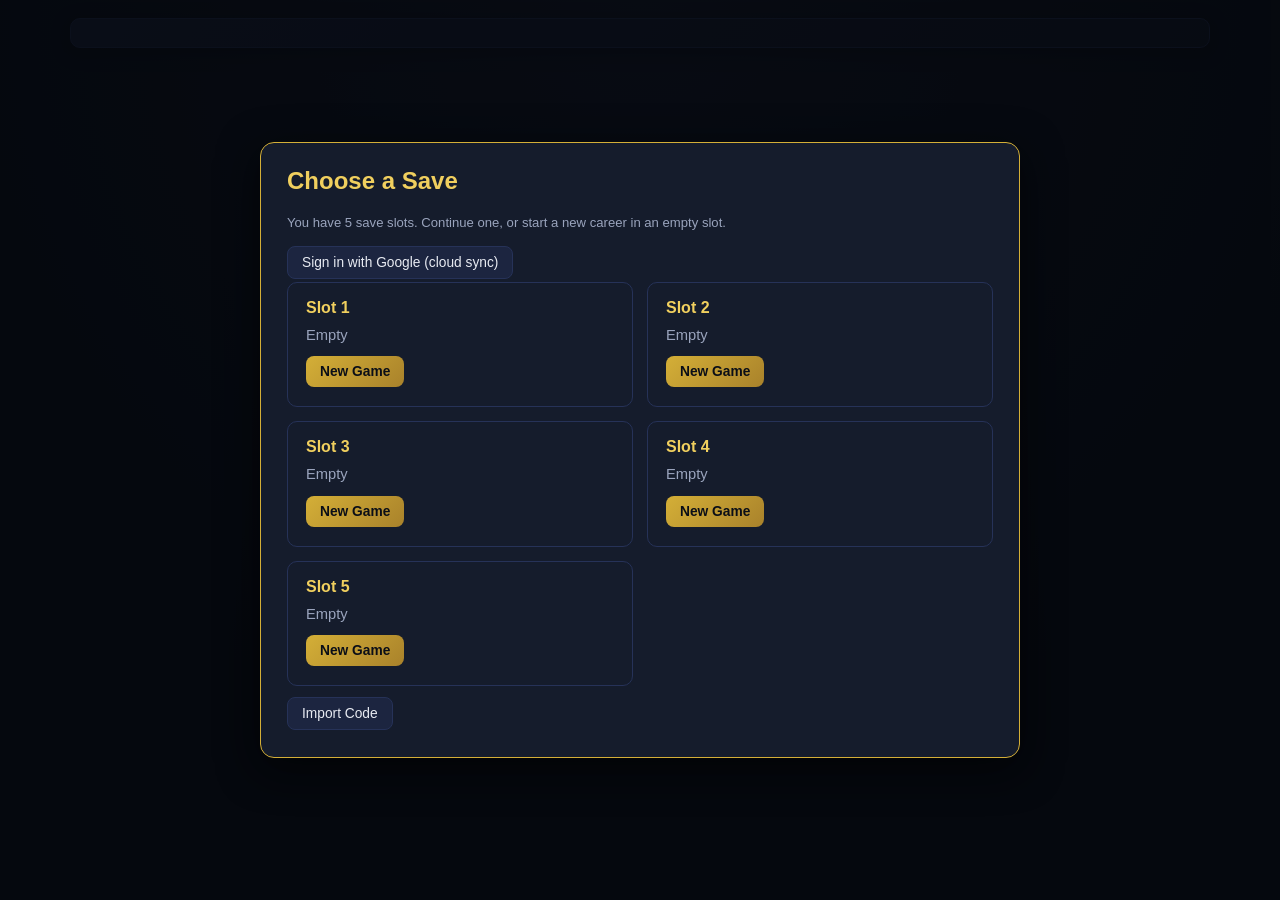
==== commit fbe6c011: "Add export/import save codes and a Google sign-in cloud sync scaffold - Export/Import: each save slo" ====
--- a/index.html
+++ b/index.html
@@ -31,6 +31,7 @@
   <script src="js/minigames.js"></script>
   <script src="js/interview.js"></script>
   <script src="js/ui.js"></script>
+  <script src="js/cloud-sync.js"></script>
   <script src="js/main.js"></script>
 </body>
 </html>
--- a/css/style.css
+++ b/css/style.css
@@ -231,12 +231,13 @@
 
 .ui-mobile #app { max-width: 100%; padding: 10px 10px 92px; }
 
-.ui-mobile #header { position: relative; padding: 12px 46px 12px 14px; }
+.ui-mobile #header { position: relative; padding: 12px 88px 12px 14px; }
 .ui-mobile .hdr-row1 { flex-direction: column; align-items: flex-start; gap: 3px; margin-bottom: 6px; }
 .ui-mobile .hdr-name { font-size: 1.15rem; }
 .ui-mobile .hdr-age, .ui-mobile .hdr-status { font-size: 0.82rem; }
 .ui-mobile .hdr-status { margin-left: 0; }
 .ui-mobile .layout-toggle { position: absolute; top: 12px; right: 12px; }
+.ui-mobile .save-toggle { right: 54px; }
 .ui-mobile .hdr-row2 { gap: 6px; margin-bottom: 8px; }
 .ui-mobile .chip { padding: 5px 9px; font-size: 0.76rem; }
 .ui-mobile .hdr-bars { gap: 10px 16px; }
